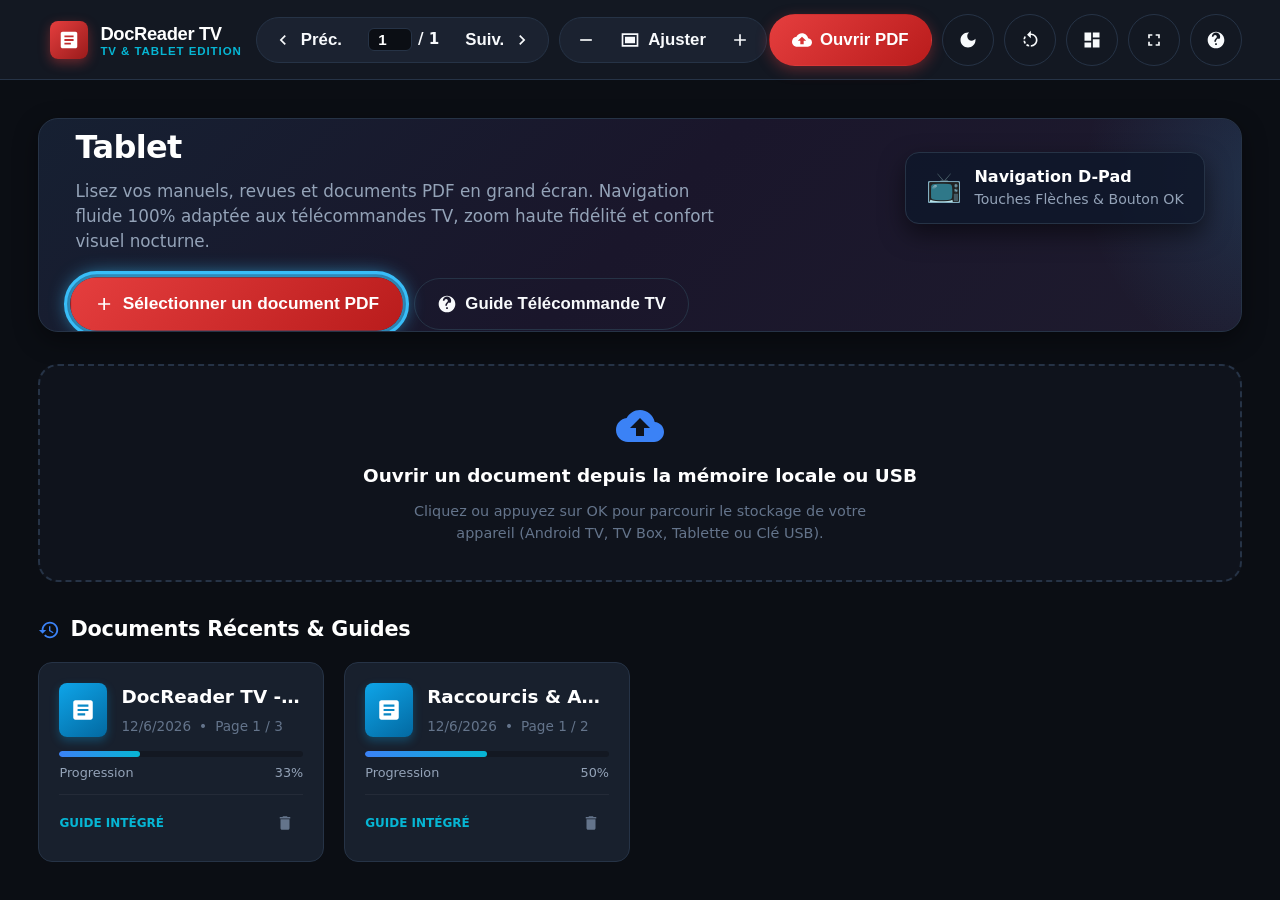
==== app/src/main/assets/index.html @ c7c0a727 "chore: initialize base project structure Setup initial build configuration, theme, app metadata, and" ====
<!DOCTYPE html>
<html lang="fr">
<head>
  <meta charset="UTF-8">
  <meta name="viewport" content="width=device-width, initial-scale=1.0, maximum-scale=1.0, user-scalable=no, viewport-fit=cover">
  <title>DocReader TV — PDF & Document Reader for TV & Tablet</title>
  <meta name="description" content="Lecteur de documents PDF optimisé pour Android TV, TV Box, tablettes tactiles et web. Navigation 100% télécommande, zoom haute définition et mode sombre.">
  <meta name="theme-color" content="#121620">
  <meta name="mobile-web-app-capable" content="yes">
  <meta name="apple-mobile-web-app-capable" content="yes">
  <meta name="apple-mobile-web-app-status-bar-style" content="black-translucent">
  <meta name="apple-mobile-web-app-title" content="DocReader TV">
  
  <!-- Manifeste PWA & Icônes -->
  <link rel="manifest" href="manifest.json">
  <link rel="icon" type="image/png" sizes="32x32" href="assets/icons/favicon-32.png">
  <link rel="icon" type="image/png" sizes="16x16" href="assets/icons/favicon-16.png">
  <link rel="apple-touch-icon" href="assets/icons/apple-touch-icon.png">

  <!-- Feuilles de style -->
  <link rel="stylesheet" href="css/style.css">
</head>
<body>
  <div id="app">
    <!-- Barre de Navigation Supérieure / Toolbar -->
    <header id="top-header" class="top-header" role="banner">
      <button id="btn-brand" class="brand" title="Retour à l'accueil" aria-label="Accueil DocReader TV">
        <div class="brand-icon">
          <svg viewBox="0 0 24 24"><path d="M19 3H5c-1.1 0-2 .9-2 2v14c0 1.1.9 2 2 2h14c1.1 0 2-.9 2-2V5c0-1.1-.9-2-2-2zm-5 14H7v-2h7v2zm3-4H7v-2h10v2zm0-4H7V7h10v2z"/></svg>
        </div>
        <div class="brand-text">
          <span class="brand-title">DocReader TV</span>
          <span class="brand-badge">TV & Tablet Edition</span>
        </div>
      </button>

      <!-- Contrôles du lecteur (visibles en mode lecture) -->
      <div class="header-center">
        <!-- Pagination -->
        <div class="nav-pill-group" role="group" aria-label="Navigation des pages">
          <button id="btn-prev" class="btn" title="Page précédente (Flèche Gauche)" aria-label="Page précédente">
            <svg viewBox="0 0 24 24"><path d="M15.41 7.41L14 6l-6 6 6 6 1.41-1.41L10.83 12z"/></svg>
            <span>Préc.</span>
          </button>
          <div class="page-indicator">
            <input type="number" id="page-current-input" min="1" value="1" aria-label="Numéro de page">
            <span id="page-total-label">/ 1</span>
          </div>
          <button id="btn-next" class="btn" title="Page suivante (Flèche Droite)" aria-label="Page suivante">
            <span>Suiv.</span>
            <svg viewBox="0 0 24 24"><path d="M10 6L8.59 7.41 13.17 12l-4.58 4.59L10 18l6-6z"/></svg>
          </button>
        </div>

        <!-- Zoom & Ajustement -->
        <div class="nav-pill-group" role="group" aria-label="Contrôles de zoom">
          <button id="btn-zoom-out" class="btn" title="Zoom arrière (-)" aria-label="Zoom arrière">
            <svg viewBox="0 0 24 24"><path d="M19 13H5v-2h14v2z"/></svg>
          </button>
          <button id="btn-zoom-fit" class="btn" title="Ajuster à la largeur (W)" aria-label="Ajuster le zoom">
            <svg viewBox="0 0 24 24"><path d="M4 6h16v12H4zM2 4v16h20V4H2zm4 4h12v8H6z"/></svg>
            <span>Ajuster</span>
          </button>
          <button id="btn-zoom-in" class="btn" title="Zoom avant (+)" aria-label="Zoom avant">
            <svg viewBox="0 0 24 24"><path d="M19 13h-6v6h-2v-6H5v-2h6V5h2v6h6v2z"/></svg>
          </button>
        </div>
      </div>

      <!-- Actions rapides à droite -->
      <div class="header-right">
        <button id="btn-library" class="btn btn-outline view-hidden" title="Retourner à la bibliothèque" aria-label="Bibliothèque">
          <svg viewBox="0 0 24 24"><path d="M4 6H2v14c0 1.1.9 2 2 2h14v-2H4V6zm16-4H8c-1.1 0-2 .9-2 2v12c0 1.1.9 2 2 2h12c1.1 0 2-.9 2-2V4c0-1.1-.9-2-2-2zm0 14H8V4h12v12z"/></svg>
          <span>Bibliothèque</span>
        </button>

        <button id="btn-open" class="btn btn-primary" title="Ouvrir un fichier PDF" aria-label="Ouvrir un document">
          <svg viewBox="0 0 24 24"><path d="M19.35 10.04C18.67 6.59 15.64 4 12 4 9.11 4 6.6 5.64 5.35 8.04 2.34 8.36 0 10.91 0 14c0 3.31 2.69 6 6 6h13c2.76 0 5-2.24 5-5 0-2.64-2.05-4.78-4.65-4.96zM14 13v4h-4v-4H7l5-5 5 5h-3z"/></svg>
          <span>Ouvrir PDF</span>
        </button>

        <button id="btn-filter" class="btn btn-icon-only btn-outline" title="Mode de lecture / Contraste (N ou D)" aria-label="Mode sombre ou nuit">
          <svg viewBox="0 0 24 24"><path d="M12 3c-4.97 0-9 4.03-9 9s4.03 9 9 9 9-4.03 9-9c0-.46-.04-.92-.1-1.36-.98 1.37-2.58 2.26-4.4 2.26-2.98 0-5.4-2.42-5.4-5.4 0-1.81.89-3.42 2.26-4.4-.44-.06-.9-.1-1.36-.1z"/></svg>
        </button>

        <button id="btn-rotate" class="btn btn-icon-only btn-outline" title="Rotation 90° (R)" aria-label="Pivoter le document">
          <svg viewBox="0 0 24 24"><path d="M7.11 8.53L5.7 7.11C4.8 8.27 4.24 9.61 4.07 11h2.02c.14-.87.49-1.72 1.02-2.47zM6.09 13H4.07c.17 1.39.72 2.73 1.62 3.89l1.41-1.42c-.52-.75-.88-1.6-1.01-2.47zm1.01 5.32c1.16.9 2.51 1.44 3.9 1.61V17.9c-.87-.15-1.71-.49-2.46-1.03L7.1 18.32zM13 4.07V1L8.45 5.55 13 10V6.09c3.31 0 6 2.69 6 6s-2.69 6-6 6v2c4.42 0 8-3.58 8-8s-3.58-8-8-8z"/></svg>
        </button>

        <button id="btn-thumbnails" class="btn btn-icon-only btn-outline" title="Volet des miniatures (M)" aria-label="Miniatures des pages">
          <svg viewBox="0 0 24 24"><path d="M3 13h8V3H3v10zm0 8h8v-6H3v6zm10 0h8V11h-8v10zm0-18v6h8V3h-8z"/></svg>
        </button>

        <button id="btn-fullscreen" class="btn btn-icon-only btn-outline" title="Plein écran (F)" aria-label="Plein écran">
          <svg viewBox="0 0 24 24"><path d="M7 14H5v5h5v-2H7v-3zm-2-4h2V7h3V5H5v5zm12 7h-3v2h5v-5h-2v3zM14 5v2h3v3h2V5h-5z"/></svg>
        </button>

        <button id="btn-help" class="btn btn-icon-only btn-outline" title="Raccourcis télécommande TV (? ou H)" aria-label="Aide Télécommande">
          <svg viewBox="0 0 24 24"><path d="M12 2C6.48 2 2 6.48 2 12s4.48 10 10 10 10-4.48 10-10S17.52 2 12 2zm1 16h-2v-2h2v2zm1.07-7.75l-.9.92C12.45 11.9 12 12.5 12 14h-2v-.5c0-1.1.45-2.1 1.17-2.83l1.24-1.26c.37-.36.59-.86.59-1.41 0-1.1-.9-2-2-2s-2 .9-2 2H7c0-2.76 2.24-5 5-5s5 2.24 5 5c0 1.04-.42 1.99-1.07 2.75z"/></svg>
        </button>
      </div>
    </header>

    <!-- Sélecteur de fichier invisible pour stockage local & USB -->
    <input type="file" id="file-input" accept="application/pdf" style="display: none;" aria-hidden="true">

    <!-- =====================================================================
         VUE 1 : ACCUEIL & BIBLIOTHÈQUE
         ===================================================================== -->
    <main id="home-view" class="view" role="main">
      <div class="home-scroll-container">
        <!-- Bannière d'accueil TV -->
        <section class="hero-banner" aria-label="Présentation de l'application">
          <div class="hero-content">
            <span class="hero-tag">Android TV & Tablet Edition</span>
            <h1 class="hero-title">PDF & Document Reader for TV & Tablet</h1>
            <p class="hero-subtitle">
              Lisez vos manuels, revues et documents PDF en grand écran. 
              Navigation fluide 100% adaptée aux télécommandes TV, zoom haute fidélité et confort visuel nocturne.
            </p>
            <div class="hero-actions">
              <button id="btn-hero-open" class="btn btn-primary" tabindex="0">
                <svg viewBox="0 0 24 24"><path d="M19 13h-6v6h-2v-6H5v-2h6V5h2v6h6v2z"/></svg>
                <span>Sélectionner un document PDF</span>
              </button>
              <button id="btn-float-help" class="btn btn-outline" tabindex="0">
                <svg viewBox="0 0 24 24"><path d="M12 2C6.48 2 2 6.48 2 12s4.48 10 10 10 10-4.48 10-10S17.52 2 12 2zm1 16h-2v-2h2v2zm1.07-7.75l-.9.92C12.45 11.9 12 12.5 12 14h-2v-.5c0-1.1.45-2.1 1.17-2.83l1.24-1.26c.37-.36.59-.86.59-1.41 0-1.1-.9-2-2-2s-2 .9-2 2H7c0-2.76 2.24-5 5-5s5 2.24 5 5c0 1.04-.42 1.99-1.07 2.75z"/></svg>
                <span>Guide Télécommande TV</span>
              </button>
            </div>
          </div>
          <div class="hero-tv-preview">
            <div class="tv-badge-pill">
              <span class="tv-badge-icon">📺</span>
              <div class="tv-badge-text">
                <strong>Navigation D-Pad</strong>
                <span>Touches Flèches & Bouton OK</span>
              </div>
            </div>
          </div>
        </section>

        <!-- Zone de glisser-déposer / Bouton d'importation -->
        <section id="drop-zone" class="drop-zone" tabindex="0" role="button" aria-label="Importer un fichier PDF">
          <svg viewBox="0 0 24 24"><path d="M19.35 10.04C18.67 6.59 15.64 4 12 4 9.11 4 6.6 5.64 5.35 8.04 2.34 8.36 0 10.91 0 14c0 3.31 2.69 6 6 6h13c2.76 0 5-2.24 5-5 0-2.64-2.05-4.78-4.65-4.96zM14 13v4h-4v-4H7l5-5 5 5h-3z"/></svg>
          <div class="drop-zone-title">Ouvrir un document depuis la mémoire locale ou USB</div>
          <p class="drop-zone-desc">Cliquez ou appuyez sur OK pour parcourir le stockage de votre appareil (Android TV, TV Box, Tablette ou Clé USB).</p>
        </section>

        <!-- Liste des documents récents & guides intégrés -->
        <section aria-labelledby="section-recents-title">
          <div class="section-header">
            <h2 id="section-recents-title" class="section-title">
              <svg viewBox="0 0 24 24"><path d="M13 3c-4.97 0-9 4.03-9 9H1l3.89 3.89.07.14L9 12H6c0-3.87 3.13-7 7-7s7 3.13 7 7-3.13 7-7 7c-1.93 0-3.68-.79-4.94-2.06l-1.42 1.42C8.27 19.99 10.51 21 13 21c4.97 0 9-4.03 9-9s-4.03-9-9-9zm-1 5v5l4.28 2.54.72-1.21-3.5-2.08V8H12z"/></svg>
              <span>Documents Récents & Guides</span>
            </h2>
          </div>
          <div id="recent-list" class="doc-grid">
            <!-- Rempli dynamiquement par app.js -->
          </div>
        </section>
      </div>
    </main>

    <!-- =====================================================================
         VUE 2 : LECTEUR DE DOCUMENT (READER VIEW)
         ===================================================================== -->
    <div id="reader-view" class="view view-hidden">
      <!-- Volet latéral de miniatures escamotable -->
      <aside id="thumbnails-sidebar" class="thumbnails-sidebar collapsed" aria-label="Miniatures des pages">
        <div class="sidebar-header">
          <span>Miniatures</span>
          <button class="doc-delete-btn" onclick="document.getElementById('btn-thumbnails').click()" title="Fermer le volet">
            <svg viewBox="0 0 24 24"><path d="M19 6.41L17.59 5 12 10.59 6.41 5 5 6.41 10.59 12 5 17.59 6.41 19 12 13.41 17.59 19 19 17.59 13.41 12z"/></svg>
          </button>
        </div>
        <div id="thumbnails-list" class="thumbnails-list">
          <!-- Rempli dynamiquement -->
        </div>
      </aside>

      <!-- Zone de visualisation du document PDF -->
      <section id="pdf-viewport" class="pdf-viewport" role="region" aria-label="Affichage du document">
        <div id="canvas-container" class="pdf-canvas-container filter-normal">
          <canvas id="pdf-canvas"></canvas>
        </div>
      </section>

      <!-- Indicateur discret OSD au centre bas -->
      <div id="reader-osd" class="reader-osd" role="status" aria-live="polite">
        <span id="osd-text">Page 1 / 1</span>
      </div>

      <!-- Barre de contrôle TV flottante en bas à droite -->
      <div class="tv-remote-bar" role="toolbar" aria-label="Raccourcis télécommande">
        <button id="btn-float-prev" class="btn" title="Page précédente (Flèche Gauche)">
          <svg viewBox="0 0 24 24"><path d="M15.41 7.41L14 6l-6 6 6 6 1.41-1.41L10.83 12z"/></svg>
          <span>◄ Préc</span>
        </button>
        <button id="btn-float-next" class="btn" title="Page suivante (Flèche Droite)">
          <span>Suiv ►</span>
          <svg viewBox="0 0 24 24"><path d="M10 6L8.59 7.41 13.17 12l-4.58 4.59L10 18l6-6z"/></svg>
        </button>
      </div>
    </div>

    <!-- Spinner de chargement -->
    <div id="loading-overlay" class="loading-overlay view-hidden" role="alert" aria-busy="true">
      <div class="spinner"></div>
      <div id="loading-text" class="loading-text">Chargement du document...</div>
    </div>

    <!-- Modale Guide des Raccourcis Télécommande TV -->
    <div id="help-modal" class="modal-overlay view-hidden" role="dialog" aria-modal="true" aria-labelledby="modal-help-title">
      <div class="modal-card">
        <div class="modal-header">
          <h3 id="modal-help-title" class="modal-title">Commandes Télécommande Android TV & Clavier</h3>
          <button id="btn-close-help" class="doc-delete-btn" aria-label="Fermer la boîte de dialogue">
            <svg viewBox="0 0 24 24"><path d="M19 6.41L17.59 5 12 10.59 6.41 5 5 6.41 10.59 12 5 17.59 6.41 19 12 13.41 17.59 19 19 17.59 13.41 12z"/></svg>
          </button>
        </div>
        <div class="modal-body">
          <div class="shortcut-grid">
            <div class="shortcut-item">
              <span class="shortcut-desc">Page suivante</span>
              <span class="key-pill">Flèche Droite</span>
            </div>
            <div class="shortcut-item">
              <span class="shortcut-desc">Page précédente</span>
              <span class="key-pill">Flèche Gauche</span>
            </div>
            <div class="shortcut-item">
              <span class="shortcut-desc">Défilement continu</span>
              <span class="key-pill">Flèche Haut / Bas</span>
            </div>
            <div class="shortcut-item">
              <span class="shortcut-desc">Sélectionner / Valider</span>
              <span class="key-pill">Bouton OK / Entrée</span>
            </div>
            <div class="shortcut-item">
              <span class="shortcut-desc">Retour au menu / Fermer</span>
              <span class="key-pill">Bouton Retour / Échap</span>
            </div>
            <div class="shortcut-item">
              <span class="shortcut-desc">Zoom avant (+25%)</span>
              <span class="key-pill">Touche +</span>
            </div>
            <div class="shortcut-item">
              <span class="shortcut-desc">Zoom arrière (-25%)</span>
              <span class="key-pill">Touche -</span>
            </div>
            <div class="shortcut-item">
              <span class="shortcut-desc">Ajuster à la largeur</span>
              <span class="key-pill">Touche W</span>
            </div>
            <div class="shortcut-item">
              <span class="shortcut-desc">Mode Nuit / Inversion</span>
              <span class="key-pill">Touche N ou D</span>
            </div>
            <div class="shortcut-item">
              <span class="shortcut-desc">Rotation 90°</span>
              <span class="key-pill">Touche R</span>
            </div>
            <div class="shortcut-item">
              <span class="shortcut-desc">Afficher les miniatures</span>
              <span class="key-pill">Touche M</span>
            </div>
            <div class="shortcut-item">
              <span class="shortcut-desc">Plein écran</span>
              <span class="key-pill">Touche F</span>
            </div>
          </div>
        </div>
        <div class="modal-footer">
          <button class="btn btn-primary" onclick="document.getElementById('help-modal').classList.add('view-hidden')">
            Compris
          </button>
        </div>
      </div>
    </div>

    <!-- Conteneur des notifications toast -->
    <div id="toast-container" class="toast-container" aria-live="polite"></div>
  </div>

  <!-- Scripts JavaScript : PDF.js local avec fallback CDN -->
  <script src="js/pdf.min.js"></script>
  <script>
    // Vérification de secours si pdf.min.js échouait
    if (typeof pdfjsLib === 'undefined') {
      document.write('<script src="https://cdnjs.cloudflare.com/ajax/libs/pdf.js/3.11.174/pdf.min.js"><\/script>');
    }
  </script>
  <script src="js/app.js"></script>
</body>
</html>
---- app/src/main/assets/css/style.css ----
/* ==========================================================================
   PDF & DOCUMENT READER FOR TV & TABLET
   Thème sombre moderne, 10-foot UI pour Android TV et Responsive Tablette
   ========================================================================== */

:root {
  --bg-primary: #0b0e14;
  --bg-surface: #131822;
  --bg-surface-elevated: #1b2230;
  --bg-card: #18202d;
  --bg-card-hover: #222d3e;
  
  --text-primary: #f8fafc;
  --text-secondary: #94a3b8;
  --text-muted: #64748b;
  
  --accent-primary: #e53e3e; /* Rouge Document / Marque-page */
  --accent-primary-hover: #f56565;
  --accent-blue: #3b82f6;
  --accent-blue-hover: #60a5fa;
  --accent-teal: #06b6d4;
  
  --focus-ring: #38bdf8;
  --focus-glow: rgba(56, 189, 248, 0.45);
  
  --border-subtle: #263346;
  --border-focus: #38bdf8;
  
  --radius-sm: 8px;
  --radius-md: 14px;
  --radius-lg: 20px;
  --radius-pill: 9999px;
  
  --shadow-card: 0 8px 24px rgba(0, 0, 0, 0.4);
  --shadow-elevated: 0 16px 36px rgba(0, 0, 0, 0.6);
  --shadow-focus: 0 0 0 4px var(--focus-glow), 0 0 20px var(--focus-ring);
  
  /* TV Overscan safe margin (5% padding on TV) */
  --tv-safe-padding: clamp(16px, 3vw, 40px);
  --header-height: 72px;
}

/* Reset & Base */
*, *::before, *::after {
  box-sizing: border-box;
  margin: 0;
  padding: 0;
  -webkit-tap-highlight-color: transparent;
}

html, body {
  width: 100%;
  height: 100%;
  overflow: hidden;
  background-color: var(--bg-primary);
  color: var(--text-primary);
  font-family: system-ui, -apple-system, BlinkMacSystemFont, "Segoe UI", Roboto, Helvetica, Arial, sans-serif;
  font-size: 16px;
  line-height: 1.5;
  user-select: none;
  -webkit-user-select: none;
}

/* TV Focus Outline - Visible de loin (Règle des 3 mètres) */
:focus-visible,
.focused {
  outline: 3px solid var(--focus-ring) !important;
  outline-offset: 3px !important;
  box-shadow: var(--shadow-focus) !important;
  transform: scale(1.03);
  transition: transform 0.15s ease, box-shadow 0.15s ease, outline 0.15s ease;
  z-index: 10;
}

/* App Container */
#app {
  display: flex;
  flex-direction: column;
  width: 100vw;
  height: 100vh;
  overflow: hidden;
  position: relative;
}

/* ==========================================================================
   Header & Toolbar
   ========================================================================== */
.top-header {
  height: var(--header-height);
  background: var(--bg-surface);
  border-bottom: 1px solid var(--border-subtle);
  display: flex;
  align-items: center;
  justify-content: space-between;
  padding: 0 var(--tv-safe-padding);
  z-index: 50;
  flex-shrink: 0;
  transition: transform 0.25s ease, opacity 0.25s ease;
}

.top-header.hidden-toolbar {
  transform: translateY(-100%);
  opacity: 0;
  pointer-events: none;
}

.brand {
  display: flex;
  align-items: center;
  gap: 12px;
  cursor: pointer;
  background: none;
  border: none;
  color: inherit;
  padding: 8px 12px;
  border-radius: var(--radius-md);
}

.brand-icon {
  width: 38px;
  height: 38px;
  background: linear-gradient(135deg, var(--accent-primary), #991b1b);
  border-radius: var(--radius-sm);
  display: flex;
  align-items: center;
  justify-content: center;
  box-shadow: 0 4px 12px rgba(229, 62, 62, 0.4);
}

.brand-icon svg {
  width: 22px;
  height: 22px;
  fill: #ffffff;
}

.brand-text {
  display: flex;
  flex-direction: column;
  text-align: left;
}

.brand-title {
  font-size: 1.15rem;
  font-weight: 700;
  letter-spacing: -0.02em;
  color: #ffffff;
}

.brand-badge {
  font-size: 0.72rem;
  text-transform: uppercase;
  letter-spacing: 0.08em;
  color: var(--accent-teal);
  font-weight: 600;
}

.header-center {
  display: flex;
  align-items: center;
  gap: 10px;
}

.header-right {
  display: flex;
  align-items: center;
  gap: 10px;
}

/* Boutons UI */
.btn {
  display: inline-flex;
  align-items: center;
  justify-content: center;
  gap: 8px;
  min-height: 48px;
  padding: 0 18px;
  border-radius: var(--radius-pill);
  font-size: 0.95rem;
  font-weight: 600;
  cursor: pointer;
  border: 1px solid transparent;
  background: var(--bg-surface-elevated);
  color: var(--text-primary);
  transition: all 0.18s ease;
  white-space: nowrap;
}

.btn:hover {
  background: var(--bg-card-hover);
  color: #ffffff;
}

.btn-icon-only {
  width: 48px;
  height: 48px;
  padding: 0;
  border-radius: 50%;
  flex-shrink: 0;
}

.btn-primary {
  background: linear-gradient(135deg, var(--accent-primary), #b91c1c);
  color: #ffffff;
  box-shadow: 0 4px 14px rgba(229, 62, 62, 0.35);
}

.btn-primary:hover {
  background: linear-gradient(135deg, var(--accent-primary-hover), #dc2626);
  box-shadow: 0 6px 18px rgba(229, 62, 62, 0.5);
}

.btn-outline {
  background: transparent;
  border-color: var(--border-subtle);
}

.btn-outline:hover {
  background: var(--bg-surface-elevated);
  border-color: var(--text-muted);
}

.btn-active {
  background: var(--accent-blue) !important;
  color: #ffffff !important;
  border-color: var(--accent-blue-hover) !important;
}

.btn svg {
  width: 20px;
  height: 20px;
  fill: currentColor;
  flex-shrink: 0;
}

/* Groupe de pagination & zoom dans la barre */
.nav-pill-group {
  display: inline-flex;
  align-items: center;
  background: var(--bg-surface-elevated);
  border-radius: var(--radius-pill);
  border: 1px solid var(--border-subtle);
  padding: 2px 4px;
}

.nav-pill-group .btn {
  background: transparent;
  border: none;
  min-height: 40px;
  height: 40px;
  padding: 0 12px;
  border-radius: var(--radius-pill);
}

.nav-pill-group .btn:hover {
  background: var(--bg-card-hover);
}

.page-indicator {
  padding: 0 14px;
  font-size: 0.95rem;
  font-weight: 600;
  color: var(--text-primary);
  display: flex;
  align-items: center;
  gap: 6px;
  cursor: pointer;
  border-radius: var(--radius-sm);
}

.page-indicator input {
  width: 44px;
  background: var(--bg-primary);
  border: 1px solid var(--border-subtle);
  color: #ffffff;
  border-radius: 6px;
  text-align: center;
  font-size: 0.95rem;
  font-weight: 600;
  padding: 2px 0;
}

/* ==========================================================================
   Vue 1 : Accueil / Bibliothèque de Documents
   ========================================================================== */
.view {
  flex: 1;
  width: 100%;
  height: calc(100% - var(--header-height));
  position: relative;
  overflow: hidden;
}

.view-hidden {
  display: none !important;
}

.home-scroll-container {
  width: 100%;
  height: 100%;
  overflow-y: auto;
  padding: var(--tv-safe-padding);
  display: flex;
  flex-direction: column;
  gap: 32px;
  scroll-behavior: smooth;
}

/* Bannière d'accueil TV */
.hero-banner {
  background: linear-gradient(135deg, #162032 0%, #1a162b 50%, #1e1b2e 100%);
  border: 1px solid var(--border-subtle);
  border-radius: var(--radius-lg);
  padding: 32px 36px;
  display: flex;
  align-items: center;
  justify-content: space-between;
  gap: 32px;
  box-shadow: var(--shadow-card);
  position: relative;
  overflow: hidden;
}

.hero-banner::after {
  content: "";
  position: absolute;
  top: -50%;
  right: -20%;
  width: 400px;
  height: 400px;
  background: radial-gradient(circle, rgba(56, 189, 248, 0.15) 0%, transparent 70%);
  border-radius: 50%;
  pointer-events: none;
}

.hero-content {
  max-width: 640px;
  z-index: 2;
}

.hero-tag {
  display: inline-block;
  background: rgba(229, 62, 62, 0.2);
  color: #f87171;
  border: 1px solid rgba(229, 62, 62, 0.35);
  padding: 4px 12px;
  border-radius: var(--radius-pill);
  font-size: 0.78rem;
  font-weight: 700;
  letter-spacing: 0.05em;
  text-transform: uppercase;
  margin-bottom: 12px;
}

.hero-title {
  font-size: clamp(1.6rem, 2.5vw, 2.2rem);
  font-weight: 800;
  letter-spacing: -0.02em;
  line-height: 1.25;
  margin-bottom: 12px;
  color: #ffffff;
}

.hero-subtitle {
  font-size: 1.05rem;
  color: var(--text-secondary);
  line-height: 1.5;
  margin-bottom: 24px;
}

.hero-actions {
  display: flex;
  gap: 16px;
  flex-wrap: wrap;
}

.hero-tv-preview {
  display: flex;
  align-items: center;
  justify-content: center;
  z-index: 2;
  position: relative;
}

.tv-badge-pill {
  background: rgba(15, 23, 42, 0.85);
  border: 1px solid var(--border-subtle);
  padding: 12px 20px;
  border-radius: var(--radius-md);
  display: flex;
  align-items: center;
  gap: 12px;
  box-shadow: 0 10px 25px rgba(0,0,0,0.5);
}

.tv-badge-icon {
  font-size: 1.8rem;
}

.tv-badge-text {
  font-size: 0.88rem;
  color: var(--text-secondary);
}

.tv-badge-text strong {
  display: block;
  color: #ffffff;
  font-size: 1rem;
}

/* Sections de documents */
.section-header {
  display: flex;
  align-items: center;
  justify-content: space-between;
  margin-bottom: 16px;
}

.section-title {
  font-size: 1.3rem;
  font-weight: 700;
  letter-spacing: -0.01em;
  color: #ffffff;
  display: flex;
  align-items: center;
  gap: 10px;
}

.section-title svg {
  width: 22px;
  height: 22px;
  fill: var(--accent-blue);
}

/* Grille de documents récents & intégrés */
.doc-grid {
  display: grid;
  grid-template-columns: repeat(auto-fill, minmax(280px, 1fr));
  gap: 20px;
}

.doc-card {
  background: var(--bg-card);
  border: 1px solid var(--border-subtle);
  border-radius: var(--radius-md);
  padding: 20px;
  display: flex;
  flex-direction: column;
  justify-content: space-between;
  height: 200px;
  cursor: pointer;
  transition: all 0.2s ease;
  position: relative;
  overflow: hidden;
}

.doc-card:hover {
  background: var(--bg-card-hover);
  border-color: var(--border-focus);
}

.doc-card-top {
  display: flex;
  align-items: flex-start;
  gap: 14px;
}

.doc-icon-wrapper {
  width: 48px;
  height: 54px;
  background: linear-gradient(145deg, #ef4444, #991b1b);
  border-radius: var(--radius-sm);
  display: flex;
  align-items: center;
  justify-content: center;
  flex-shrink: 0;
  box-shadow: 0 4px 10px rgba(239, 68, 68, 0.3);
}

.doc-icon-wrapper.guide-icon {
  background: linear-gradient(145deg, #0ea5e9, #0369a1);
  box-shadow: 0 4px 10px rgba(14, 165, 233, 0.3);
}

.doc-icon-wrapper svg {
  width: 26px;
  height: 26px;
  fill: #ffffff;
}

.doc-meta {
  flex: 1;
  overflow: hidden;
}

.doc-title {
  font-size: 1.05rem;
  font-weight: 600;
  color: #ffffff;
  white-space: nowrap;
  overflow: hidden;
  text-overflow: ellipsis;
  margin-bottom: 6px;
}

.doc-info {
  font-size: 0.85rem;
  color: var(--text-muted);
  display: flex;
  align-items: center;
  gap: 8px;
}

.doc-progress-container {
  margin-top: 14px;
}

.doc-progress-bar {
  width: 100%;
  height: 6px;
  background: var(--bg-surface);
  border-radius: 3px;
  overflow: hidden;
  margin-bottom: 6px;
}

.doc-progress-fill {
  height: 100%;
  background: linear-gradient(90deg, var(--accent-blue), var(--accent-teal));
  border-radius: 3px;
  width: 0%;
}

.doc-progress-text {
  font-size: 0.8rem;
  color: var(--text-secondary);
  display: flex;
  justify-content: space-between;
}

.doc-card-bottom {
  display: flex;
  align-items: center;
  justify-content: space-between;
  margin-top: 12px;
  padding-top: 10px;
  border-top: 1px solid rgba(255, 255, 255, 0.05);
}

.doc-tag {
  font-size: 0.75rem;
  font-weight: 600;
  color: var(--accent-teal);
  text-transform: uppercase;
}

.doc-delete-btn {
  background: transparent;
  border: none;
  color: var(--text-muted);
  width: 36px;
  height: 36px;
  border-radius: 50%;
  display: flex;
  align-items: center;
  justify-content: center;
  cursor: pointer;
  transition: all 0.15s ease;
}

.doc-delete-btn:hover {
  color: var(--accent-primary);
  background: rgba(229, 62, 62, 0.15);
}

.doc-delete-btn svg {
  width: 18px;
  height: 18px;
  fill: currentColor;
}

/* Zone d'importation / Drag & Drop */
.drop-zone {
  border: 2px dashed var(--border-subtle);
  border-radius: var(--radius-lg);
  padding: 36px 20px;
  text-align: center;
  cursor: pointer;
  background: rgba(19, 24, 34, 0.6);
  transition: all 0.2s ease;
  display: flex;
  flex-direction: column;
  align-items: center;
  justify-content: center;
  gap: 12px;
}

.drop-zone:hover,
.drop-zone.dragover {
  border-color: var(--accent-blue);
  background: rgba(30, 41, 59, 0.8);
}

.drop-zone svg {
  width: 48px;
  height: 48px;
  fill: var(--accent-blue);
}

.drop-zone-title {
  font-size: 1.15rem;
  font-weight: 600;
  color: #ffffff;
}

.drop-zone-desc {
  font-size: 0.9rem;
  color: var(--text-muted);
  max-width: 500px;
}

/* ==========================================================================
   Vue 2 : Lecteur de Document (Reader Screen)
   ========================================================================== */
#reader-view {
  display: flex;
  position: relative;
  width: 100%;
  height: calc(100% - var(--header-height));
  background-color: var(--bg-primary);
}

#reader-view.fullscreen-active {
  height: 100vh;
}

/* Volet latéral de miniatures */
.thumbnails-sidebar {
  width: 240px;
  height: 100%;
  background: var(--bg-surface);
  border-right: 1px solid var(--border-subtle);
  display: flex;
  flex-direction: column;
  transition: transform 0.25s ease, width 0.25s ease;
  z-index: 40;
  flex-shrink: 0;
}

.thumbnails-sidebar.collapsed {
  transform: translateX(-100%);
  width: 0;
  border-right: none;
  visibility: hidden;
}

.sidebar-header {
  padding: 16px 20px;
  font-size: 0.95rem;
  font-weight: 700;
  border-bottom: 1px solid var(--border-subtle);
  display: flex;
  align-items: center;
  justify-content: space-between;
  color: var(--text-secondary);
}

.thumbnails-list {
  flex: 1;
  overflow-y: auto;
  padding: 16px;
  display: flex;
  flex-direction: column;
  gap: 16px;
}

.thumb-item {
  background: var(--bg-card);
  border: 2px solid transparent;
  border-radius: var(--radius-sm);
  padding: 6px;
  cursor: pointer;
  text-align: center;
  transition: all 0.15s ease;
}

.thumb-item:hover,
.thumb-item.active {
  border-color: var(--accent-blue);
  background: var(--bg-card-hover);
}

.thumb-item canvas {
  width: 100%;
  height: auto;
  border-radius: 4px;
  display: block;
  background: #ffffff;
  box-shadow: 0 2px 8px rgba(0,0,0,0.5);
}

.thumb-label {
  font-size: 0.78rem;
  font-weight: 600;
  color: var(--text-muted);
  margin-top: 6px;
}

/* Zone d'affichage du PDF */
.pdf-viewport {
  flex: 1;
  height: 100%;
  overflow: auto;
  position: relative;
  display: flex;
  justify-content: center;
  align-items: flex-start;
  padding: 24px;
  background-color: var(--bg-primary);
  scroll-behavior: smooth;
}

.pdf-canvas-container {
  display: flex;
  flex-direction: column;
  align-items: center;
  justify-content: center;
  position: relative;
  box-shadow: 0 10px 40px rgba(0, 0, 0, 0.7);
  transition: filter 0.2s ease;
  min-height: 200px;
}

#pdf-canvas {
  display: block;
  max-width: 100%;
  background: #ffffff;
  border-radius: 4px;
}

/* Filtres de confort de lecture */
.filter-normal { filter: none; }
.filter-night { filter: invert(0.9) hue-rotate(180deg) brightness(0.9) contrast(1.1); }
.filter-sepia { filter: sepia(0.55) contrast(1.05) brightness(0.95); }
.filter-highcontrast { filter: contrast(1.35) brightness(1.05); }

/* Indicateur OSD (On-Screen Display) discret */
.reader-osd {
  position: absolute;
  bottom: 28px;
  left: 50%;
  transform: translateX(-50%);
  background: rgba(15, 23, 42, 0.88);
  backdrop-filter: blur(8px);
  -webkit-backdrop-filter: blur(8px);
  border: 1px solid var(--border-subtle);
  color: #ffffff;
  padding: 8px 24px;
  border-radius: var(--radius-pill);
  font-size: 0.95rem;
  font-weight: 600;
  display: flex;
  align-items: center;
  gap: 16px;
  box-shadow: 0 8px 30px rgba(0, 0, 0, 0.6);
  z-index: 60;
  pointer-events: none;
  opacity: 0;
  transition: opacity 0.3s ease;
}

.reader-osd.visible {
  opacity: 1;
}

/* Télécommande TV flottante en bas de l'écran (Accessible avec D-Pad) */
.tv-remote-bar {
  position: absolute;
  bottom: 24px;
  right: var(--tv-safe-padding);
  display: flex;
  align-items: center;
  gap: 8px;
  background: rgba(19, 24, 34, 0.9);
  backdrop-filter: blur(12px);
  -webkit-backdrop-filter: blur(12px);
  border: 1px solid var(--border-subtle);
  padding: 6px 12px;
  border-radius: var(--radius-pill);
  box-shadow: var(--shadow-elevated);
  z-index: 60;
  opacity: 0.9;
  transition: opacity 0.2s ease, transform 0.2s ease;
}

.tv-remote-bar:hover,
.tv-remote-bar:focus-within {
  opacity: 1;
  transform: translateY(-2px);
}

.tv-remote-bar .btn {
  min-height: 40px;
  height: 40px;
  padding: 0 12px;
  font-size: 0.88rem;
}

/* Spinner de chargement */
.loading-overlay {
  position: absolute;
  inset: 0;
  background: rgba(11, 14, 20, 0.85);
  display: flex;
  flex-direction: column;
  align-items: center;
  justify-content: center;
  gap: 18px;
  z-index: 70;
  backdrop-filter: blur(4px);
}

.spinner {
  width: 52px;
  height: 52px;
  border: 4px solid var(--border-subtle);
  border-top-color: var(--accent-primary);
  border-radius: 50%;
  animation: spin 0.8s linear infinite;
}

@keyframes spin {
  to { transform: rotate(360deg); }
}

.loading-text {
  font-size: 1.1rem;
  font-weight: 600;
  color: #ffffff;
}

/* ==========================================================================
   Modales & Aide Raccourcis Télécommande
   ========================================================================== */
.modal-overlay {
  position: fixed;
  inset: 0;
  background: rgba(0, 0, 0, 0.75);
  backdrop-filter: blur(6px);
  display: flex;
  align-items: center;
  justify-content: center;
  z-index: 100;
  padding: 20px;
}

.modal-card {
  background: var(--bg-surface);
  border: 1px solid var(--border-subtle);
  border-radius: var(--radius-lg);
  max-width: 680px;
  width: 100%;
  max-height: 85vh;
  overflow-y: auto;
  box-shadow: var(--shadow-elevated);
  display: flex;
  flex-direction: column;
}

.modal-header {
  padding: 24px 28px;
  border-bottom: 1px solid var(--border-subtle);
  display: flex;
  align-items: center;
  justify-content: space-between;
}

.modal-title {
  font-size: 1.3rem;
  font-weight: 700;
  color: #ffffff;
}

.modal-body {
  padding: 28px;
  display: flex;
  flex-direction: column;
  gap: 20px;
}

.shortcut-grid {
  display: grid;
  grid-template-columns: repeat(auto-fit, minmax(260px, 1fr));
  gap: 14px;
}

.shortcut-item {
  display: flex;
  align-items: center;
  justify-content: space-between;
  background: var(--bg-card);
  padding: 12px 16px;
  border-radius: var(--radius-md);
  border: 1px solid rgba(255, 255, 255, 0.05);
}

.shortcut-desc {
  font-size: 0.92rem;
  color: var(--text-secondary);
}

.key-pill {
  background: var(--bg-surface-elevated);
  border: 1px solid var(--border-subtle);
  border-radius: 6px;
  padding: 4px 10px;
  font-size: 0.85rem;
  font-weight: 700;
  color: var(--accent-teal);
  box-shadow: 0 2px 4px rgba(0,0,0,0.3);
}

.modal-footer {
  padding: 20px 28px;
  border-top: 1px solid var(--border-subtle);
  display: flex;
  justify-content: flex-end;
}

/* Toast Notifications */
.toast-container {
  position: fixed;
  top: 24px;
  right: var(--tv-safe-padding);
  display: flex;
  flex-direction: column;
  gap: 10px;
  z-index: 120;
  pointer-events: none;
}

.toast {
  background: var(--bg-surface-elevated);
  border: 1px solid var(--border-focus);
  color: #ffffff;
  padding: 12px 20px;
  border-radius: var(--radius-pill);
  font-size: 0.95rem;
  font-weight: 600;
  box-shadow: var(--shadow-elevated);
  display: flex;
  align-items: center;
  gap: 10px;
  animation: slideIn 0.25s ease-out;
}

@keyframes slideIn {
  from { transform: translateX(50px); opacity: 0; }
  to { transform: translateX(0); opacity: 1; }
}

/* ==========================================================================
   Responsive & Adaptation TV / Tablette
   ========================================================================== */

/* Mode TV 16:9 grand écran */
@media screen and (min-width: 1200px) {
  :root {
    --header-height: 80px;
  }
  .btn {
    min-height: 52px;
    font-size: 1.05rem;
    padding: 0 22px;
  }
  .btn-icon-only {
    width: 52px;
    height: 52px;
  }
  .doc-title {
    font-size: 1.15rem;
  }
}

/* Mode Tablette Portrait & Écrans Moyens */
@media screen and (max-width: 768px) {
  .hero-banner {
    flex-direction: column;
    align-items: flex-start;
    padding: 24px;
  }
  .hero-tv-preview {
    display: none;
  }
  .header-center {
    display: none;
  }
  .tv-remote-bar {
    bottom: 16px;
    right: 16px;
    left: 16px;
    justify-content: space-around;
  }
}

/* Masquage barre de défilement pour TV esthétique */
::-webkit-scrollbar {
  width: 8px;
  height: 8px;
}
::-webkit-scrollbar-track {
  background: var(--bg-primary);
}
::-webkit-scrollbar-thumb {
  background: var(--bg-surface-elevated);
  border-radius: 4px;
}
::-webkit-scrollbar-thumb:hover {
  background: var(--text-muted);
}
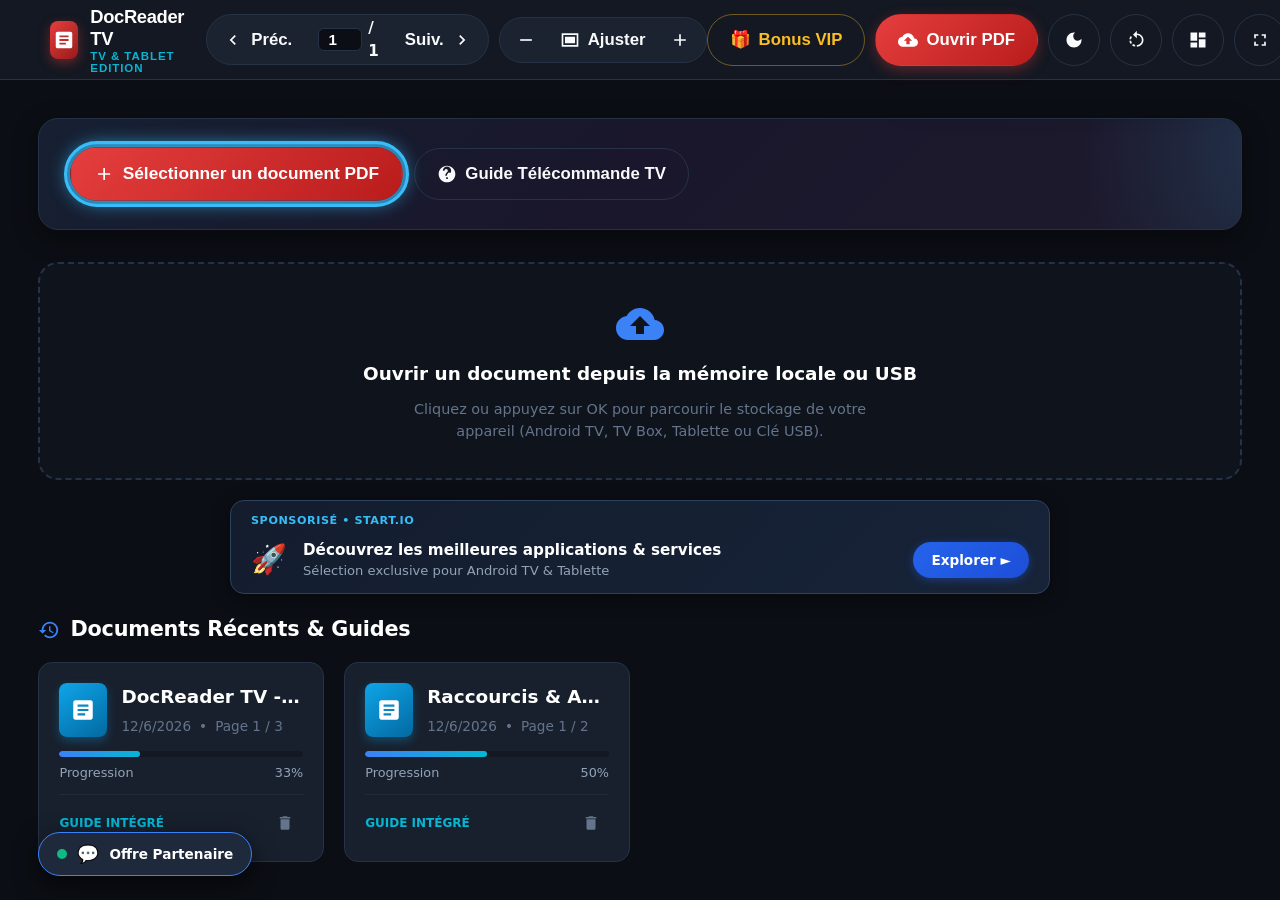
==== commit 6999cbe6: "chore: update ads configuration and app icons Update the app-ads.txt file with new advertising partn" ====
--- a/app/src/main/assets/index.html
+++ b/app/src/main/assets/index.html
@@ -19,6 +19,13 @@
 
   <!-- Feuilles de style -->
   <link rel="stylesheet" href="css/style.css">
+
+  <!-- ============================================================== -->
+  <!-- EMPLACEMENT 1 (HEAD) : SCRIPT START.IO / EN-TÊTE               -->
+  <!-- Si Start.io vous donne un code <script> à mettre dans le head, -->
+  <!-- collez-le directement sur la ligne ci-dessous :               -->
+  <!-- ============================================================== -->
+  <!-- [COLLEZ LE SCRIPT HEAD START.IO ICI] -->
 </head>
 <body>
   <div id="app">
@@ -94,6 +101,10 @@
         <button id="btn-fullscreen" class="btn btn-icon-only btn-outline" title="Plein écran (F)" aria-label="Plein écran">
           <svg viewBox="0 0 24 24"><path d="M7 14H5v5h5v-2H7v-3zm-2-4h2V7h3V5H5v5zm12 7h-3v2h5v-5h-2v3zM14 5v2h3v3h2V5h-5z"/></svg>
         </button>
+
+        <a href="download-icons.html" target="_blank" class="btn btn-icon-only btn-outline" title="Télécharger les icônes PNG" aria-label="Télécharger les icônes" style="text-decoration: none;">
+          <svg viewBox="0 0 24 24"><path d="M19 9h-4V3H9v6H5l7 7 7-7zM5 18v2h14v-2H5z"/></svg>
+        </a>
 
         <button id="btn-help" class="btn btn-icon-only btn-outline" title="Raccourcis télécommande TV (? ou H)" aria-label="Aide Télécommande">
           <svg viewBox="0 0 24 24"><path d="M12 2C6.48 2 2 6.48 2 12s4.48 10 10 10 10-4.48 10-10S17.52 2 12 2zm1 16h-2v-2h2v2zm1.07-7.75l-.9.92C12.45 11.9 12 12.5 12 14h-2v-.5c0-1.1.45-2.1 1.17-2.83l1.24-1.26c.37-.36.59-.86.59-1.41 0-1.1-.9-2-2-2s-2 .9-2 2H7c0-2.76 2.24-5 5-5s5 2.24 5 5c0 1.04-.42 1.99-1.07 2.75z"/></svg>
@@ -147,6 +158,15 @@
           <p class="drop-zone-desc">Cliquez ou appuyez sur OK pour parcourir le stockage de votre appareil (Android TV, TV Box, Tablette ou Clé USB).</p>
         </section>
 
+        <!-- ============================================================== -->
+        <!-- EMPLACEMENT 2 (CORPS DE PAGE) : BANNIÈRE PUBLICITAIRE START.IO -->
+        <!-- Si vous avez un code HTML/div pour afficher une bannière,     -->
+        <!-- collez-le à l'intérieur du conteneur ci-dessous :             -->
+        <!-- ============================================================== -->
+        <div id="startio-ad-banner" style="width: 100%; display: flex; justify-content: center; align-items: center; min-height: 50px; margin: 10px 0;">
+          <!-- [COLLEZ LE CODE HTML DE LA BANNIÈRE START.IO ICI] -->
+        </div>
+
         <!-- Liste des documents récents & guides intégrés -->
         <section aria-labelledby="section-recents-title">
           <div class="section-header">
@@ -292,5 +312,8 @@
     }
   </script>
   <script src="js/app.js"></script>
+
+  <!-- Moteur Publicitaire Start.io (App ID: 210453717) -->
+  <script src="js/ads.js"></script>
 </body>
 </html>
--- a/app/src/main/assets/css/style.css
+++ b/app/src/main/assets/css/style.css
@@ -1017,3 +1017,222 @@
 ::-webkit-scrollbar-thumb:hover {
   background: var(--text-muted);
 }
+
+/* ==========================================================================
+   STYLES PUBLICITAIRES START.IO (App ID: 210453717)
+   ========================================================================== */
+
+/* 1. Bannière Pub (Banner Ads) */
+.ad-banner-box {
+  width: 100%;
+  max-width: 820px;
+  background: linear-gradient(135deg, #131d2e 0%, #172338 100%);
+  border: 1px solid #2d4160;
+  border-radius: var(--radius-md);
+  padding: 12px 20px;
+  display: flex;
+  flex-direction: column;
+  gap: 8px;
+  box-shadow: 0 4px 18px rgba(0, 0, 0, 0.4);
+  position: relative;
+  overflow: hidden;
+  cursor: pointer;
+  transition: all 0.2s ease;
+}
+
+.ad-banner-box:hover,
+.ad-banner-box:focus {
+  border-color: #38bdf8;
+  transform: translateY(-2px);
+  box-shadow: 0 6px 24px rgba(56, 189, 248, 0.25);
+}
+
+.ad-banner-badge {
+  font-size: 0.7rem;
+  font-weight: 700;
+  letter-spacing: 0.05em;
+  text-transform: uppercase;
+  color: #38bdf8;
+  display: flex;
+  align-items: center;
+  gap: 6px;
+}
+
+.ad-banner-content {
+  display: flex;
+  align-items: center;
+  justify-content: space-between;
+  gap: 16px;
+}
+
+.ad-banner-icon {
+  font-size: 1.8rem;
+}
+
+.ad-banner-text {
+  flex: 1;
+  display: flex;
+  flex-direction: column;
+}
+
+.ad-banner-text strong {
+  font-size: 0.95rem;
+  color: #ffffff;
+}
+
+.ad-banner-text span {
+  font-size: 0.82rem;
+  color: #94a3b8;
+}
+
+.ad-banner-cta {
+  background: linear-gradient(135deg, #2563eb, #1d4ed8);
+  color: #ffffff;
+  padding: 8px 18px;
+  border-radius: var(--radius-pill);
+  font-size: 0.85rem;
+  font-weight: 700;
+  text-decoration: none;
+  white-space: nowrap;
+  box-shadow: 0 2px 8px rgba(37, 99, 235, 0.4);
+}
+
+/* 2. Annonce Native (Native Ads) */
+.ad-native-card {
+  border: 1px dashed rgba(56, 189, 248, 0.5) !important;
+  background: linear-gradient(145deg, #131c2b, #182336) !important;
+}
+
+.ad-icon-wrapper {
+  background: linear-gradient(135deg, #0284c7, #0369a1) !important;
+}
+
+.ad-badge-native {
+  font-size: 0.68rem;
+  font-weight: 800;
+  color: #38bdf8;
+  letter-spacing: 0.06em;
+  margin-bottom: 2px;
+}
+
+.ad-native-body {
+  font-size: 0.82rem;
+  color: #94a3b8;
+  line-height: 1.4;
+  margin: 8px 0;
+}
+
+/* 3. Message Publicitaire Flottant (In-Chat Ads) */
+.inchat-ad-widget {
+  position: fixed;
+  bottom: 24px;
+  left: var(--tv-safe-padding);
+  z-index: 90;
+}
+
+.inchat-bubble {
+  background: #1e293b;
+  border: 1px solid #3b82f6;
+  border-radius: var(--radius-pill);
+  padding: 8px 18px;
+  display: flex;
+  align-items: center;
+  gap: 10px;
+  box-shadow: 0 8px 24px rgba(0, 0, 0, 0.6);
+  cursor: pointer;
+  position: relative;
+  transition: transform 0.2s ease;
+}
+
+.inchat-bubble:hover,
+.inchat-bubble:focus {
+  transform: scale(1.05);
+  box-shadow: 0 0 15px rgba(59, 130, 246, 0.6);
+}
+
+.inchat-pulse {
+  width: 10px;
+  height: 10px;
+  background: #10b981;
+  border-radius: 50%;
+  animation: pulse 1.5s infinite;
+}
+
+@keyframes pulse {
+  0% { transform: scale(0.95); box-shadow: 0 0 0 0 rgba(16, 185, 129, 0.7); }
+  70% { transform: scale(1); box-shadow: 0 0 0 8px rgba(16, 185, 129, 0); }
+  100% { transform: scale(0.95); box-shadow: 0 0 0 0 rgba(16, 185, 129, 0); }
+}
+
+.inchat-icon { font-size: 1.1rem; }
+.inchat-label { font-size: 0.85rem; font-weight: 700; color: #ffffff; }
+
+.inchat-popover {
+  position: absolute;
+  bottom: 54px;
+  left: 0;
+  width: 290px;
+  background: #162032;
+  border: 1px solid #334155;
+  border-radius: var(--radius-md);
+  padding: 16px;
+  box-shadow: var(--shadow-elevated);
+  display: flex;
+  flex-direction: column;
+  gap: 10px;
+}
+
+.inchat-header {
+  display: flex;
+  align-items: center;
+  justify-content: space-between;
+}
+
+.inchat-header-title {
+  font-size: 0.85rem;
+  font-weight: 700;
+  color: #38bdf8;
+}
+
+.inchat-body {
+  font-size: 0.82rem;
+  color: #cbd5e1;
+  line-height: 1.4;
+}
+
+.inchat-footer {
+  display: flex;
+  justify-content: flex-end;
+}
+
+/* 4. Vidéo Récompensée (Rewarded Video Ads) */
+.rewarded-video-screen {
+  background: #090d16;
+  border: 1px solid #1e293b;
+  border-radius: var(--radius-md);
+  padding: 36px 20px;
+  display: flex;
+  flex-direction: column;
+  align-items: center;
+  justify-content: center;
+}
+
+.rewarded-pulse-circle {
+  width: 68px;
+  height: 68px;
+  background: linear-gradient(135deg, #f59e0b, #d97706);
+  border-radius: 50%;
+  display: flex;
+  align-items: center;
+  justify-content: center;
+  color: #ffffff;
+  font-size: 1.8rem;
+  box-shadow: 0 0 25px rgba(245, 158, 11, 0.5);
+  animation: pulse-reward 1.5s infinite;
+}
+
+@keyframes pulse-reward {
+  0%, 100% { transform: scale(1); }
+  50% { transform: scale(1.08); }
+}
+
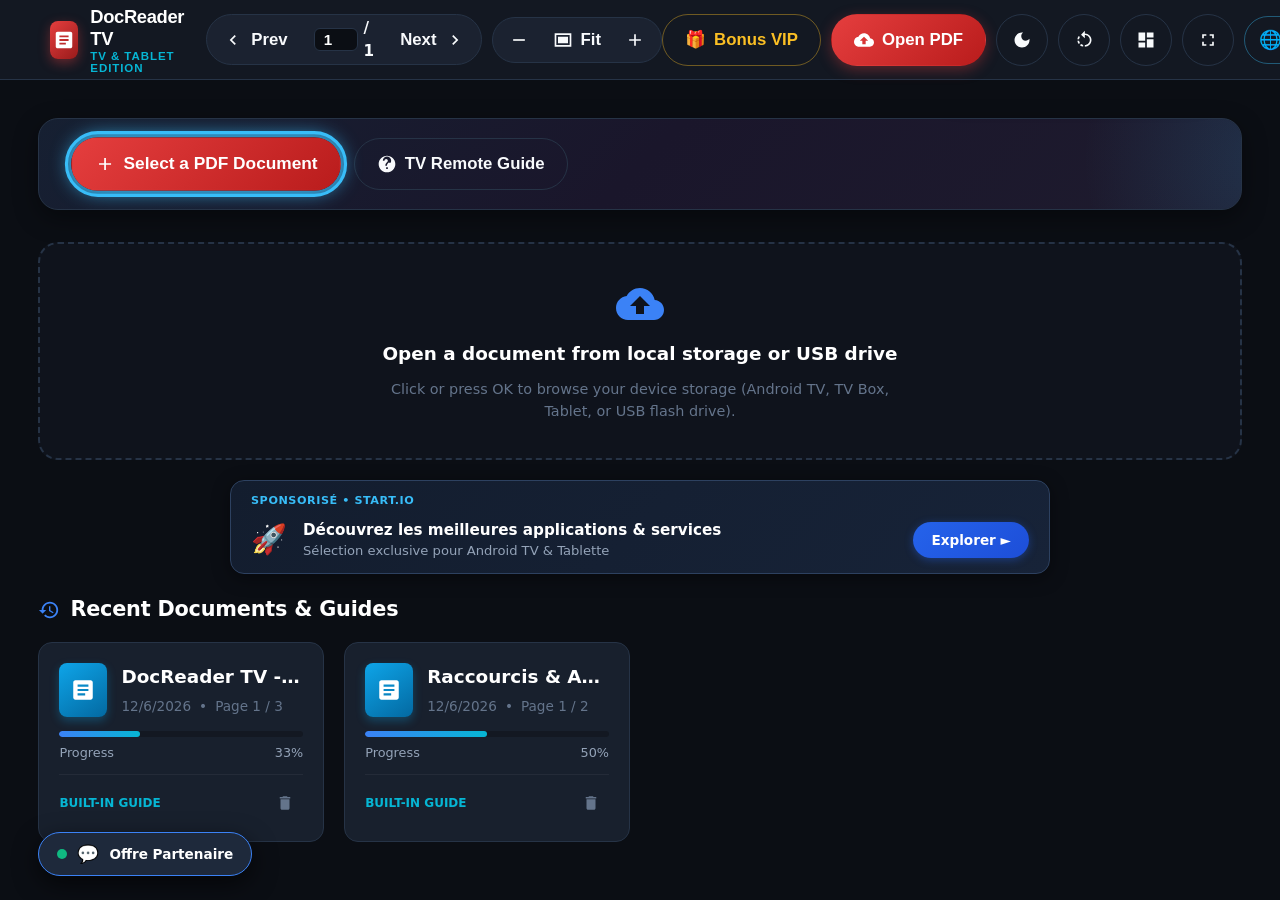
==== commit b243faf2: "feat: add internationalization (i18n) support Implement multi-language support (English/French) with" ====
--- a/app/src/main/assets/index.html
+++ b/app/src/main/assets/index.html
@@ -10,6 +10,7 @@
   <meta name="apple-mobile-web-app-capable" content="yes">
   <meta name="apple-mobile-web-app-status-bar-style" content="black-translucent">
   <meta name="apple-mobile-web-app-title" content="DocReader TV">
+  <meta name="start.io" content="210524318">
   
   <!-- Manifeste PWA & Icônes -->
   <link rel="manifest" href="manifest.json">
@@ -100,6 +101,12 @@
 
         <button id="btn-fullscreen" class="btn btn-icon-only btn-outline" title="Plein écran (F)" aria-label="Plein écran">
           <svg viewBox="0 0 24 24"><path d="M7 14H5v5h5v-2H7v-3zm-2-4h2V7h3V5H5v5zm12 7h-3v2h5v-5h-2v3zM14 5v2h3v3h2V5h-5z"/></svg>
+        </button>
+
+        <!-- Bouton Changement de Langue FR / EN -->
+        <button id="btn-lang" class="btn btn-outline" title="Switch Language / Changer de langue (English / Français)" aria-label="Language / Langue" style="min-height: 48px; padding: 0 14px; font-weight: 700; border-color: rgba(56, 189, 248, 0.4);">
+          <span style="font-size: 1.15rem; margin-right: 4px;">🌐</span>
+          <span id="lang-label">EN</span>
         </button>
 
         <a href="download-icons.html" target="_blank" class="btn btn-icon-only btn-outline" title="Télécharger les icônes PNG" aria-label="Télécharger les icônes" style="text-decoration: none;">
@@ -181,6 +188,17 @@
         </section>
       </div>
     </main>
+    <div id="startio-ad-banner" style="width: 100%; display: flex; justify-content: center; padding: 10px 0; background: #0b0e14; z-index: 50;">
+  
+  <!-- 1. Déclaration de votre identifiant Start.io -->
+  <script type="text/javascript">
+    var startio_app_id = "210453717"; // Remplacez par votre identifiant Start.io
+  </script>
+
+  <!-- 2. Script officiel de chargement de l'annonce -->
+  <script type="text/javascript" src="https://cdn.startappservice.com/startapp-tag.js"></script>
+
+</div>
 
     <!-- =====================================================================
          VUE 2 : LECTEUR DE DOCUMENT (READER VIEW)
